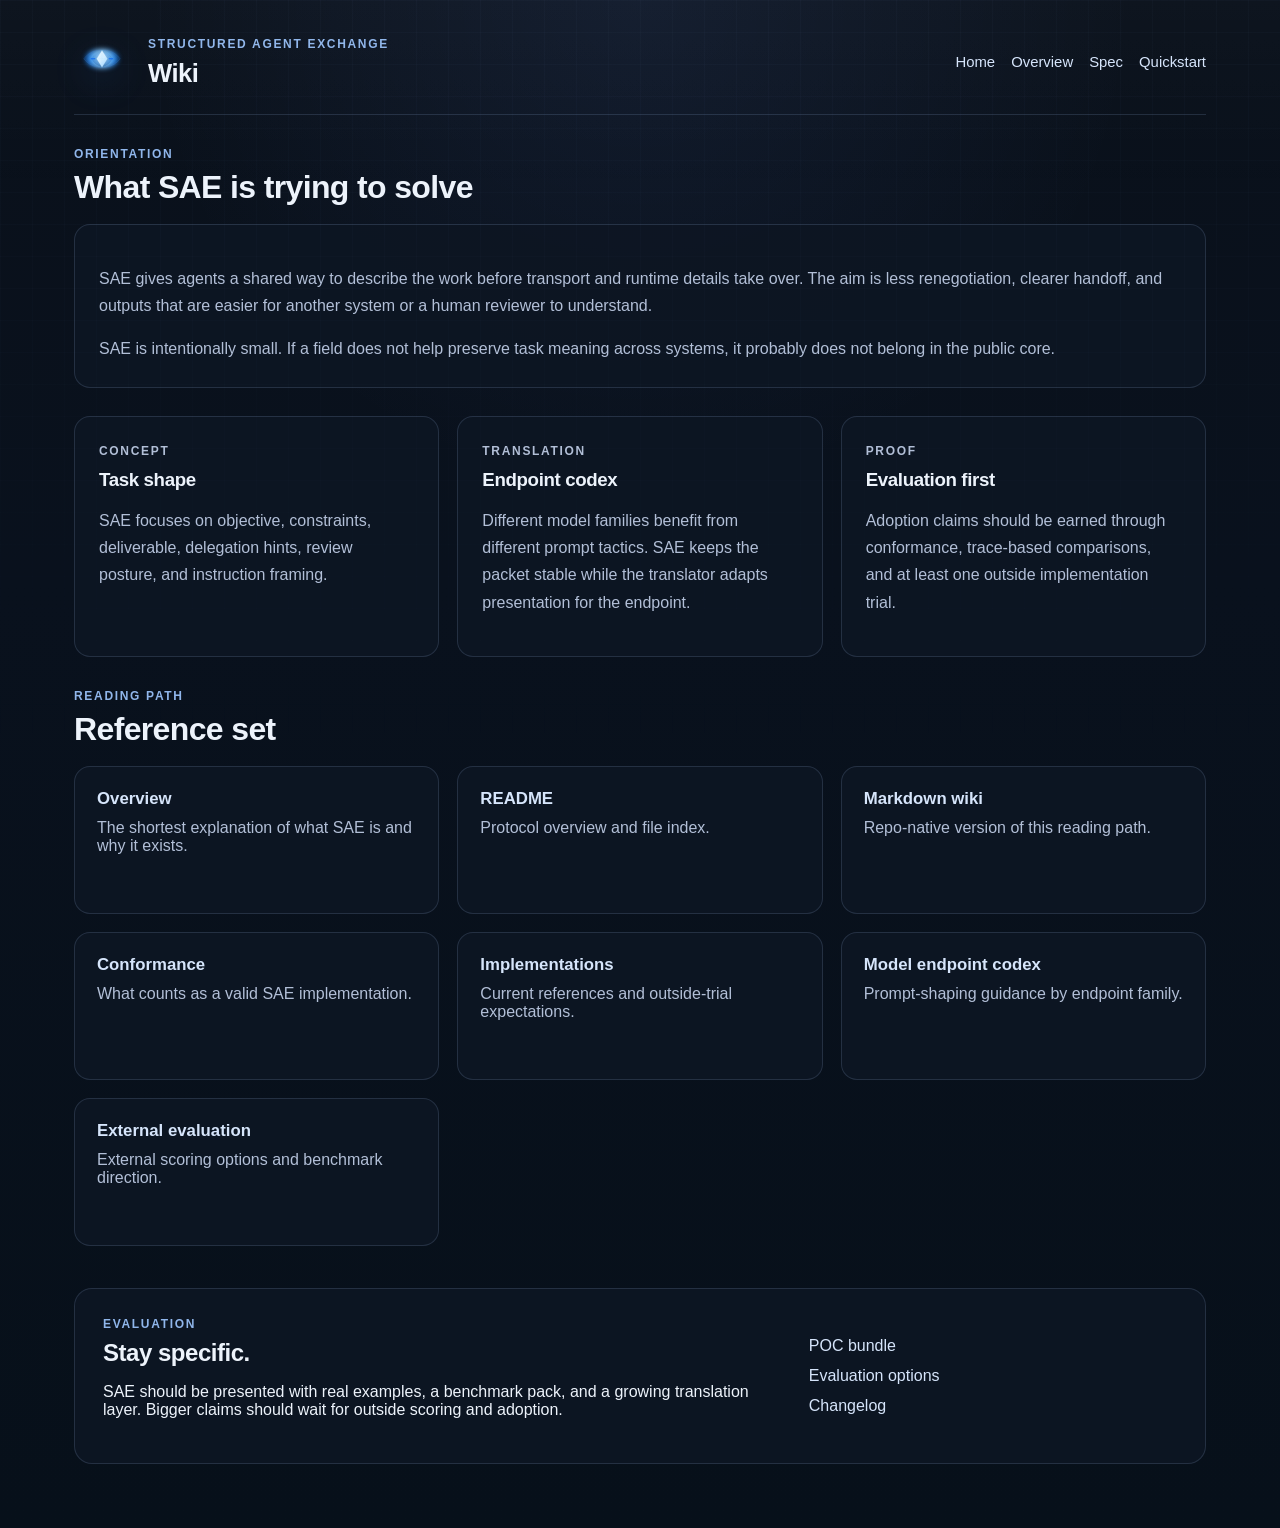
==== docs/wiki.html @ e1b5014b "Initial SAE 0.1.0-draft" ====
<!doctype html>
<html lang="en">
  <head>
    <meta charset="utf-8" />
    <meta name="viewport" content="width=device-width, initial-scale=1" />
    <title>SAE Wiki</title>
    <meta
      name="description"
      content="Wiki and reading path for Structured Agent Exchange (SAE)."
    />
    <link rel="icon" href="./favicon.svg" type="image/svg+xml" />
    <link rel="stylesheet" href="./styles.css" />
  </head>
  <body>
    <div class="site-shell">
      <header class="topbar">
        <div class="brand-lockup">
          <img class="brand-mark" src="./sae-mark.svg" alt="SAE mark" />
          <div>
            <p class="eyebrow">Structured Agent Exchange</p>
            <h1>Wiki</h1>
          </div>
        </div>
        <nav class="topnav">
          <a href="./index.html">Home</a>
          <a href="../OVERVIEW.md">Overview</a>
          <a href="../README.md">Spec</a>
          <a href="../QUICKSTART.md">Quickstart</a>
        </nav>
      </header>

      <main>
        <section class="stack-section">
          <div class="section-heading">
            <p class="kicker">Orientation</p>
            <h2>What SAE is trying to solve</h2>
          </div>
          <article class="card prose-card">
            <p>
              SAE gives agents a shared way to describe the work before transport and runtime
              details take over. The aim is less renegotiation, clearer handoff, and outputs that
              are easier for another system or a human reviewer to understand.
            </p>
            <p>
              SAE is intentionally small. If a field does not help preserve task meaning across
              systems, it probably does not belong in the public core.
            </p>
          </article>
        </section>

        <section class="grid-section">
          <article class="card">
            <p class="card-kicker">Concept</p>
            <h3>Task shape</h3>
            <p>
              SAE focuses on objective, constraints, deliverable, delegation hints, review posture,
              and instruction framing.
            </p>
          </article>
          <article class="card">
            <p class="card-kicker">Translation</p>
            <h3>Endpoint codex</h3>
            <p>
              Different model families benefit from different prompt tactics. SAE keeps the packet
              stable while the translator adapts presentation for the endpoint.
            </p>
          </article>
          <article class="card">
            <p class="card-kicker">Proof</p>
            <h3>Evaluation first</h3>
            <p>
              Adoption claims should be earned through conformance, trace-based comparisons, and at
              least one outside implementation trial.
            </p>
          </article>
        </section>

        <section class="stack-section">
          <div class="section-heading">
            <p class="kicker">Reading path</p>
            <h2>Reference set</h2>
          </div>
          <div class="docs-grid">
            <a class="doc-card" href="../OVERVIEW.md">
              <strong>Overview</strong>
              <span>The shortest explanation of what SAE is and why it exists.</span>
            </a>
            <a class="doc-card" href="../README.md">
              <strong>README</strong>
              <span>Protocol overview and file index.</span>
            </a>
            <a class="doc-card" href="../WIKI.md">
              <strong>Markdown wiki</strong>
              <span>Repo-native version of this reading path.</span>
            </a>
            <a class="doc-card" href="../CONFORMANCE.md">
              <strong>Conformance</strong>
              <span>What counts as a valid SAE implementation.</span>
            </a>
            <a class="doc-card" href="../IMPLEMENTATIONS.md">
              <strong>Implementations</strong>
              <span>Current references and outside-trial expectations.</span>
            </a>
            <a class="doc-card" href="../MODEL-ENDPOINT-CODEX.md">
              <strong>Model endpoint codex</strong>
              <span>Prompt-shaping guidance by endpoint family.</span>
            </a>
            <a class="doc-card" href="../poc/EXTERNAL-EVALUATION-OPTIONS.md">
              <strong>External evaluation</strong>
              <span>External scoring options and benchmark direction.</span>
            </a>
          </div>
        </section>

        <section class="footer-band">
          <div>
            <p class="kicker">Evaluation</p>
            <h2>Stay specific.</h2>
            <p>
              SAE should be presented with real examples, a benchmark pack, and a growing
              translation layer. Bigger claims should wait for outside scoring and adoption.
            </p>
          </div>
          <div class="footer-links">
            <a href="../poc/README.md">POC bundle</a>
            <a href="../poc/EXTERNAL-EVALUATION-OPTIONS.md">Evaluation options</a>
            <a href="../CHANGELOG.md">Changelog</a>
          </div>
        </section>
      </main>
    </div>
  </body>
</html>
---- docs/styles.css ----
:root {
  color-scheme: dark;
  --bg: #09111d;
  --bg-soft: #101929;
  --panel: rgba(14, 22, 35, 0.92);
  --panel-strong: rgba(10, 17, 28, 0.98);
  --border: rgba(144, 169, 214, 0.18);
  --border-strong: rgba(159, 187, 234, 0.34);
  --text: #edf3fb;
  --muted: #b2bfd7;
  --accent: #90b6eb;
  --accent-strong: #d6e5fb;
  --shadow: 0 18px 48px rgba(0, 0, 0, 0.22);
  --grid: rgba(160, 194, 255, 0.05);
}

* { box-sizing: border-box; }

html,
body {
  margin: 0;
  min-height: 100%;
  background:
    radial-gradient(circle at top center, rgba(111, 150, 255, 0.08), transparent 30%),
    linear-gradient(180deg, #0a111b 0%, #09111d 38%, #07101a 100%);
  color: var(--text);
  font-family: "Segoe UI", "Inter", "SF Pro Text", sans-serif;
}

body::before {
  content: "";
  position: fixed;
  inset: 0;
  background-image:
    linear-gradient(var(--grid) 1px, transparent 1px),
    linear-gradient(90deg, var(--grid) 1px, transparent 1px);
  background-size: 32px 32px;
  mask-image: linear-gradient(180deg, rgba(0, 0, 0, 0.5), transparent 88%);
  pointer-events: none;
}

body::after {
  content: "";
  position: fixed;
  inset: 0;
  background: linear-gradient(180deg, rgba(255, 255, 255, 0.02), transparent 22%);
  pointer-events: none;
}

a { color: var(--accent-strong); text-decoration: none; }
a:hover { color: white; }

.site-shell {
  max-width: 1180px;
  margin: 0 auto;
  padding: 20px 24px 64px;
}

.topbar {
  display: flex;
  justify-content: space-between;
  align-items: center;
  gap: 24px;
  padding: 14px 0 24px;
  border-bottom: 1px solid var(--border);
  margin-bottom: 28px;
}

.brand-lockup {
  display: flex;
  align-items: center;
  gap: 18px;
}

.brand-mark {
  display: block;
  width: 56px;
  height: 56px;
  object-fit: contain;
  filter: drop-shadow(0 10px 18px rgba(52, 131, 255, 0.16));
}

.eyebrow,
.kicker,
.card-kicker,
.panel-label {
  margin: 0 0 8px;
  color: var(--accent);
  font-size: 0.75rem;
  font-weight: 700;
  letter-spacing: 0.14em;
  text-transform: uppercase;
}

.topbar h1,
.hero h2,
.section-heading h2,
.footer-band h2,
.card h3 {
  margin: 0;
  letter-spacing: -0.02em;
}

.topbar h1 { font-size: clamp(1.35rem, 2vw, 1.7rem); }

.topnav {
  display: flex;
  flex-wrap: wrap;
  gap: 16px;
  color: var(--muted);
  font-size: 0.93rem;
}

.hero {
  display: grid;
  grid-template-columns: minmax(0, 1.4fr) minmax(280px, 0.9fr);
  gap: 28px;
  padding: 28px;
  border: 1px solid var(--border);
  border-radius: 18px;
  background: var(--panel-strong);
  box-shadow: var(--shadow);
}

.hero h2 {
  font-size: clamp(2rem, 3.7vw, 3.1rem);
  max-width: 13ch;
}

.lede {
  max-width: 68ch;
  color: var(--muted);
  font-size: 1rem;
  line-height: 1.72;
}

.hero-actions {
  display: flex;
  flex-wrap: wrap;
  gap: 14px;
  margin-top: 28px;
}

.button {
  display: inline-flex;
  align-items: center;
  justify-content: center;
  min-height: 46px;
  padding: 0 18px;
  border-radius: 12px;
  border: 1px solid var(--border-strong);
  background: rgba(255, 255, 255, 0.04);
  color: var(--text);
  font-weight: 600;
}

.button-primary {
  background: linear-gradient(135deg, rgba(125, 165, 255, 0.28), rgba(137, 184, 255, 0.16));
}

.hero-panel,
.card,
.doc-card,
.footer-band {
  border: 1px solid var(--border);
  background: var(--panel);
}

.hero-panel {
  padding: 22px;
  border-radius: 16px;
}

.hero-mark-wrap {
  display: flex;
  justify-content: center;
  padding: 4px 0 12px;
}

.hero-mark {
  width: min(100%, 220px);
  height: auto;
  filter: drop-shadow(0 24px 42px rgba(65, 156, 255, 0.22));
}

.feature-list {
  margin: 0;
  padding-left: 18px;
  color: var(--muted);
  line-height: 1.8;
}

.grid-section,
.docs-grid {
  display: grid;
  gap: 18px;
}

.grid-section {
  grid-template-columns: repeat(3, minmax(0, 1fr));
  margin-top: 28px;
}

.stack-section { margin-top: 32px; }
.section-heading { margin-bottom: 18px; }
.section-heading h2 { font-size: clamp(1.45rem, 2.6vw, 2rem); }

.card {
  padding: 24px;
  border-radius: 16px;
}

.card p {
  color: var(--muted);
  line-height: 1.7;
}

.docs-grid {
  grid-template-columns: repeat(3, minmax(0, 1fr));
}

.doc-card {
  display: flex;
  flex-direction: column;
  gap: 10px;
  min-height: 148px;
  padding: 22px;
  border-radius: 16px;
  transition: transform 180ms ease, border-color 180ms ease;
}

.doc-card:hover {
  transform: translateY(-2px);
  border-color: var(--border-strong);
}

.doc-card strong { font-size: 1.05rem; }
.doc-card span,
.inline-link { color: var(--muted); }
.prose-card p:last-child { margin-bottom: 0; }

.footer-band {
  display: grid;
  grid-template-columns: minmax(0, 1.3fr) minmax(220px, 0.7fr);
  gap: 22px;
  margin-top: 42px;
  padding: 28px;
  border-radius: 18px;
}

.footer-links {
  display: flex;
  flex-direction: column;
  gap: 12px;
  justify-content: center;
}

@media (max-width: 980px) {
  .topbar,
  .hero,
  .footer-band,
  .grid-section,
  .docs-grid {
    grid-template-columns: 1fr;
  }

  .topbar { display: grid; }
  .hero h2 { max-width: none; }
}

@media (max-width: 640px) {
  .site-shell { padding: 18px 16px 54px; }
  .hero,
  .card,
  .doc-card,
  .footer-band { border-radius: 14px; }
  .hero { padding: 22px; }
}
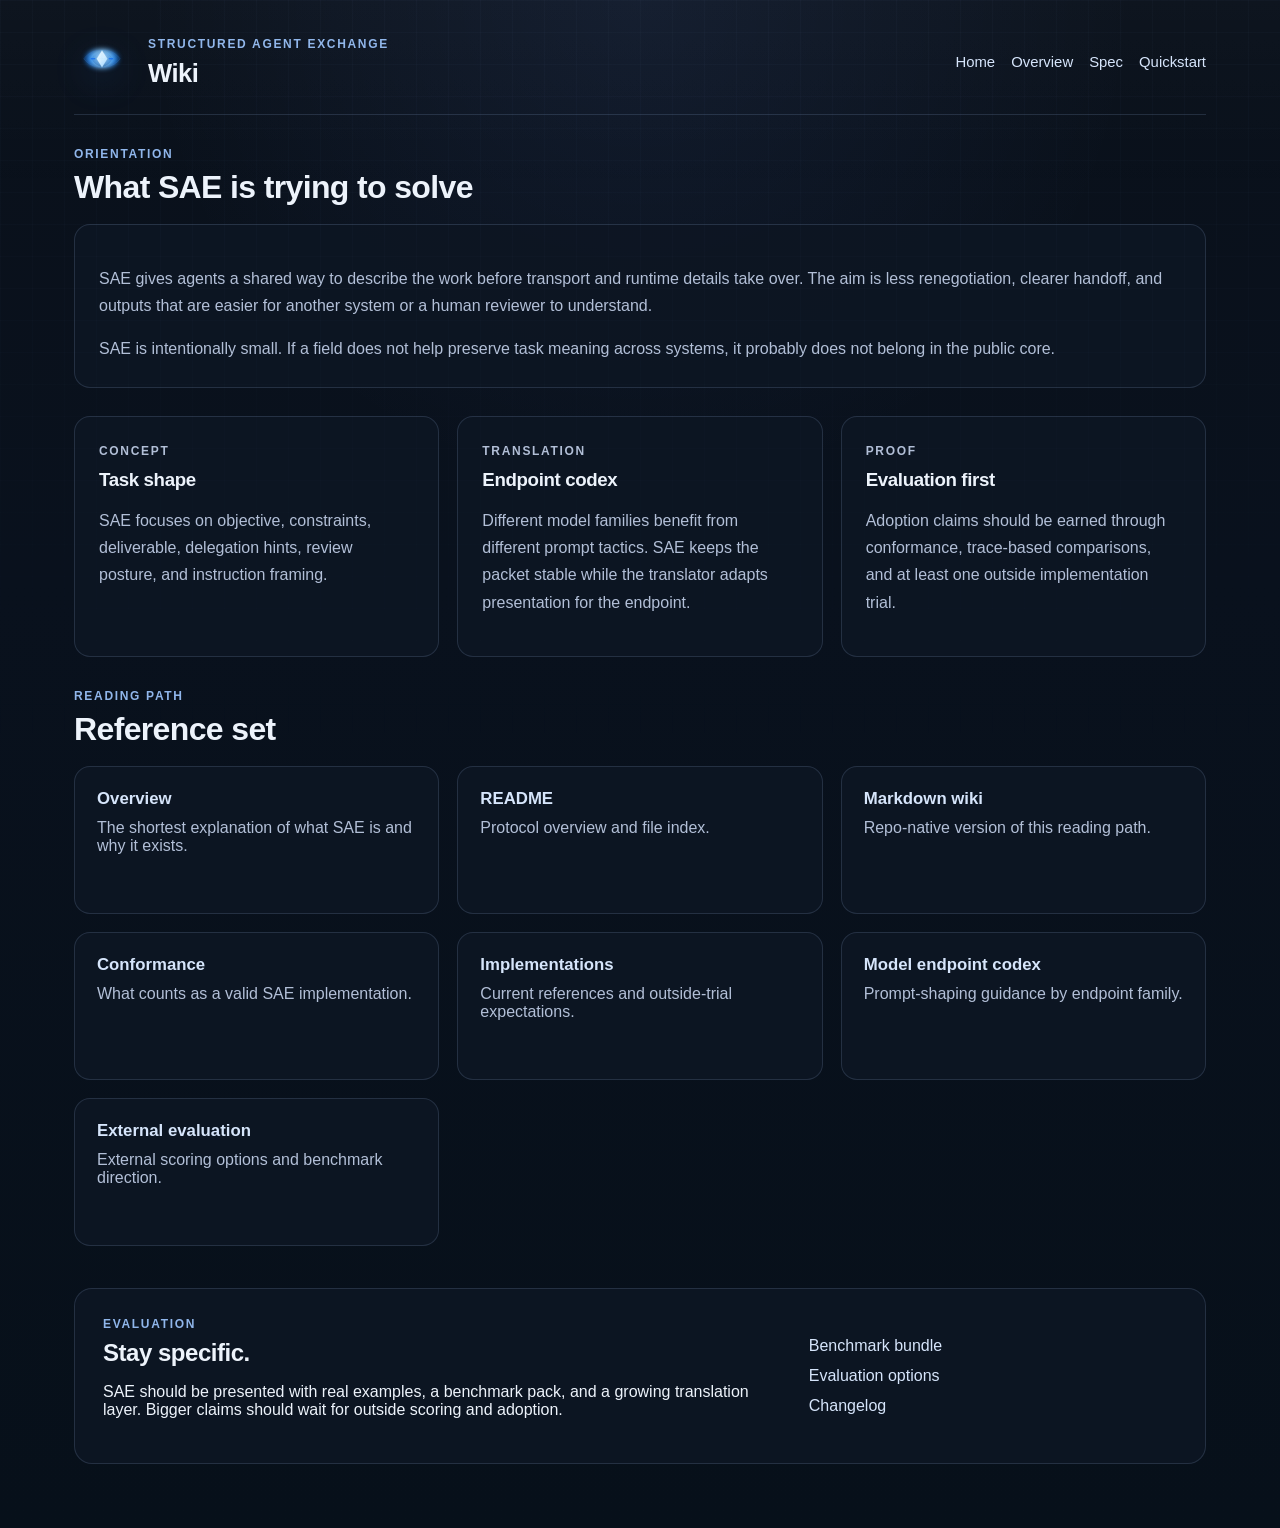
==== commit b8e16c3e: "Polish public SAE wording" ====
--- a/docs/wiki.html
+++ b/docs/wiki.html
@@ -122,7 +122,7 @@
             </p>
           </div>
           <div class="footer-links">
-            <a href="../poc/README.md">POC bundle</a>
+            <a href="../poc/README.md">Benchmark bundle</a>
             <a href="../poc/EXTERNAL-EVALUATION-OPTIONS.md">Evaluation options</a>
             <a href="../CHANGELOG.md">Changelog</a>
           </div>
